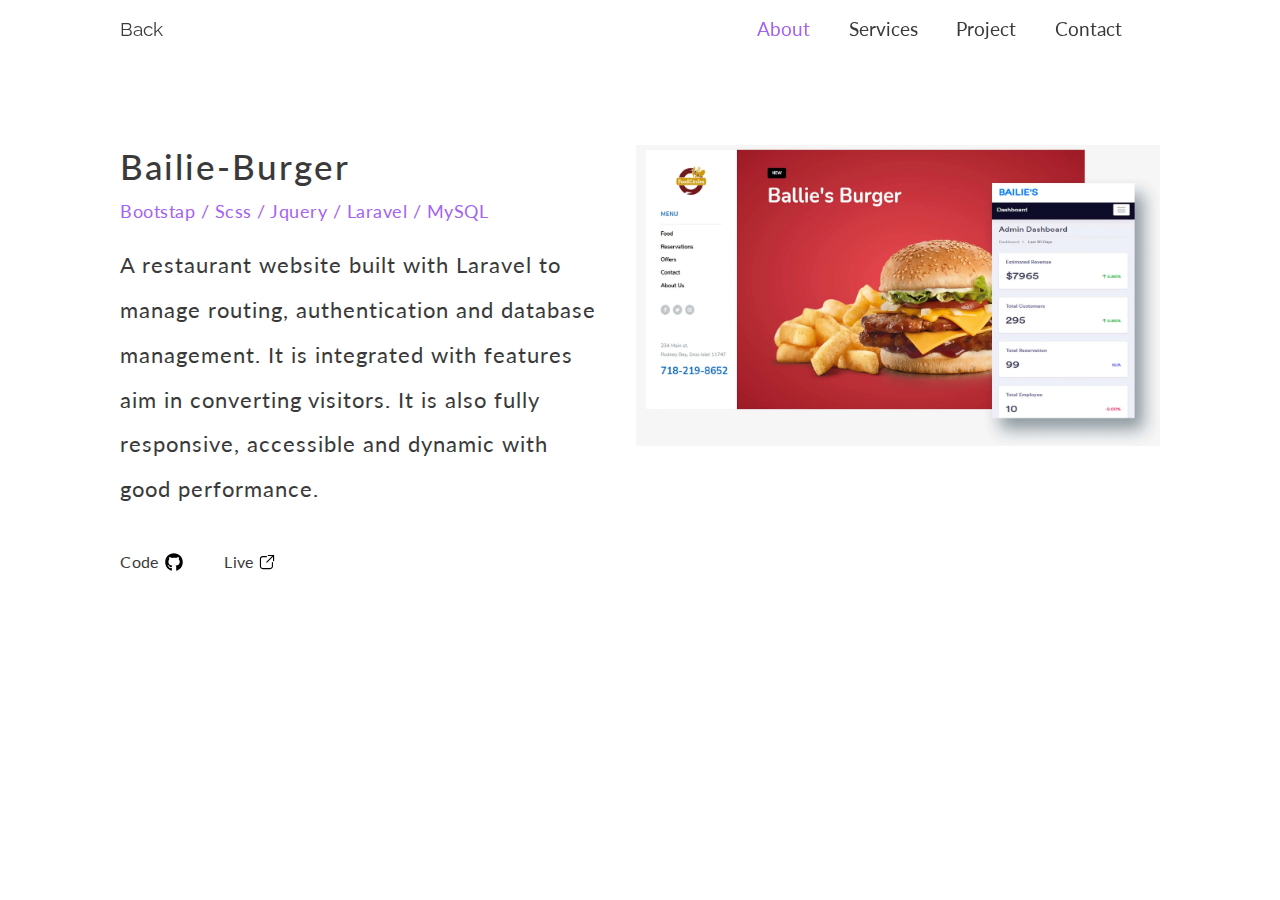
==== Ballie's-Burger/index.html @ f5936110 "enhancements for links" ====
<!DOCTYPE html>
<html lang="en">

<head>
  <meta charset="UTF-8" />
  <meta name="viewport" content="width=device-width, initial-scale=1.0" />
  <link
    href="https://fonts.googleapis.com/css2?family=Lato:wght@400&family=Raleway:wght@500&family=Ubuntu:wght@500&display=swap"
    rel="stylesheet" />
  <link rel="stylesheet" href="../css/style.css" />
  <link rel="stylesheet" href="../css/descript-Style.css" />
  <!-- Hotjar Tracking Code for My site -->
  <script>
    (function (h, o, t, j, a, r) {
      h.hj = h.hj || function () { (h.hj.q = h.hj.q || []).push(arguments) };
      h._hjSettings = { hjid: 2419304, hjsv: 6 };
      a = o.getElementsByTagName('head')[0];
      r = o.createElement('script'); r.async = 1;
      r.src = t + h._hjSettings.hjid + j + h._hjSettings.hjsv;
      a.appendChild(r);
    })(window, document, 'https://static.hotjar.com/c/hotjar-', '.js?sv=');
  </script>
  <!-- Global site tag (gtag.js) - Google Analytics -->
  <script async src="https://www.googletagmanager.com/gtag/js?id=G-WG4LDE0K27"></script>
  <script>
    window.dataLayer = window.dataLayer || [];
    function gtag() { dataLayer.push(arguments); }
    gtag('js', new Date());

    gtag('config', 'G-WG4LDE0K27');
  </script>
  <!-- Start of Async Drift Code -->
  <script>
    "use strict";

    !function () {
      var t = window.driftt = window.drift = window.driftt || [];
      if (!t.init) {
        if (t.invoked) return void (window.console && console.error && console.error("Drift snippet included twice."));
        t.invoked = !0, t.methods = ["identify", "config", "track", "reset", "debug", "show", "ping", "page", "hide", "off", "on"],
          t.factory = function (e) {
            return function () {
              var n = Array.prototype.slice.call(arguments);
              return n.unshift(e), t.push(n), t;
            };
          }, t.methods.forEach(function (e) {
            t[e] = t.factory(e);
          }), t.load = function (t) {
            var e = 3e5, n = Math.ceil(new Date() / e) * e, o = document.createElement("script");
            o.type = "text/javascript", o.async = !0, o.crossorigin = "anonymous", o.src = "https://js.driftt.com/include/" + n + "/" + t + ".js";
            var i = document.getElementsByTagName("script")[0];
            i.parentNode.insertBefore(o, i);
          };
      }
    }();
    drift.SNIPPET_VERSION = '0.3.1';
    drift.load('7sn9zma2kenw');
  </script>
  <!-- End of Async Drift Code -->
  <title>Bailie Burger</title>
</head>

<body>
  <div class="content">
    <!--Navigation-->
    <header class="header">
      <div class="container">
        <div class="header-logo">
          <a class="logo" href="../">Back</a>
        </div>
        <div class="header-menu-btn">
          <div class="hamburger">
            <div></div>
            <div></div>
            <div></div>
          </div>
        </div>
        <nav class="header-nav">
          <ul class="header-nav__navbar">
            <li><a class="header-nav__link active" href="#">about</a></li>
            <li><a class="header-nav__link" href="../#service">services</a></li>
            <li><a class="header-nav__link" href="../#work">project</a></li>
            <li><a class="header-nav__link" href="../#contact">contact</a></li>
          </ul>
        </nav>
      </div>
    </header>
    <!--Image Preview-->
    <section class="image">
      <div class="container">
        <div class="image-info">
          <h1>Bailie-Burger</h1>
          <p>Bootstap / Scss / Jquery / Laravel / MySQL</p>
          <p>
            A restaurant website built with Laravel to manage routing, authentication and database management. It is
            integrated with features aim in converting visitors. It is also fully responsive, accessible and dynamic
            with good performance.
          </p>
          <ul>
            <li>
              <a href="https://github.com/Donly-Wilson/restaurant-fullstack" target="_blank"
                rel="noopener noreferrer">Code</a>
              <img src="../img/Github_logo.svg" alt="" />
            </li>
            <li>
              <a href="https://bailie-burger.herokuapp.com/" target="_blank" rel="noopener noreferrer">Live</a>
              <img src="../img/external-link.svg" alt="" />
            </li>
          </ul>
        </div>
        <div class="image-preview">
          <picture>
            <source srcset="../img/projects__description/bailieBurger-Mockup2.webp" type="image/webp">
            <source srcset="../img/projects__description/bailieBurger-Mockup1.jpg" type="image/jpeg">
            <img src="../img/projects/bailieBurger-Mockup.jpg" alt="bailieBurger-Mockup">
          </picture>
        </div>
      </div>
    </section>
  </div>
  <script src="../script/script.js"></script>
</body>

</html>
---- css/style.css ----
.container {
  margin: 0px auto;
  padding: 5px;
  width: 82%;
}

* {
  box-sizing: border-box;
  margin: 0;
  padding: 0;
}

html {
  scroll-behavior: smooth;
}

body {
  font-family: "Lato", sans-serif;
  color: #3b3a3a;
}

body h1,
body h2,
body h3,
body h4 {
  font-family: "Lato", sans-serif;
  letter-spacing: 2px;
  font-weight: 500;
}

body section {
  padding: 8.75rem 0;
}

a {
  margin: 0;
  padding: 0;
  list-style: none;
  text-decoration: none;
  color: #3b3a3a;
  transition: all 200ms linear;
}

.logo {
  font-family: "Raleway", sans-serif;
}

::selection {
  background: #a463f2;
  color: #fff;
}

/*  Header  */
.header {
  height: 3em;
  font-size: 1.2rem;
  margin: 0px auto;
  position: fixed;
  padding: 0.31em;
  width: 100%;
  z-index: 3;
  transition: 0.3s all ease-in-out;
  /* Navigation */
}

.header.sticky {
  background: #fff;
  padding: 0.71em 0.31em;
  box-shadow: 0px 6px 9px 0px rgba(0, 0, 0, 0.06);
}

.header .container {
  display: flex;
  justify-content: space-between;
  align-items: flex-end;
  flex-direction: row;
  padding: 0;
  height: 100%;
}

.header .header-logo {
  align-self: center;
}

.header .header-menu-btn {
  display: none;
  height: 60%;
}

.header .header-menu-btn .hamburger {
  width: 38px;
  height: 100%;
  display: flex;
  justify-content: space-between;
  align-items: center;
  flex-direction: column;
}

.header .header-menu-btn .hamburger div {
  height: 3px;
  width: 100%;
  background: #3e4651;
  border-radius: 2px;
  align-self: flex-start;
  transition: 0.25s ease-in-out;
}

.header .header-menu-btn .hamburger div:nth-child(1) {
  transition-delay: 0.5s;
}

.header .header-menu-btn .hamburger div:nth-child(2) {
  transition-delay: 0.624s;
}

.header .header-menu-btn .hamburger div:nth-child(3) {
  transition-delay: 0.6s;
}

.header .open-menu .hamburger div {
  background: #a463f2;
}

.header .open-menu .hamburger div:nth-child(1) {
  width: 45%;
  transition-delay: 0.01s;
}

.header .open-menu .hamburger div:nth-child(2) {
  width: 90%;
  transition-delay: 0.11s;
}

.header .open-menu .hamburger div:nth-child(3) {
  width: 75%;
  transition-delay: 0.01s;
}

.header .header-nav {
  height: 100%;
}

.header .header-nav .header-nav__navbar {
  height: 100%;
  display: flex;
  list-style: none;
}

.header .header-nav .header-nav__navbar li {
  align-self: center;
}

.header .header-nav .header-nav__navbar .active {
  color: #a463f2;
}

.header .header-nav .header-nav__navbar a:hover {
  color: #a463f2;
}

.header .header-nav .header-nav__navbar .resume {
  align-self: center;
  border: 1px solid #a463f2;
  border-radius: 5px;
  transition: 0.25s ease-in-out;
}

.header .header-nav .header-nav__navbar .resume a {
  color: #a463f2;
  margin: 0;
  padding: 3px 20px;
  display: inline-block;
}

.header .header-nav .header-nav__navbar .resume a:hover {
  color: #fff;
  background: #a463f2;
}

.header a {
  color: #3b3a3a;
  text-transform: capitalize;
  margin-right: 2em;
}

/* Introduction */
.intro {
  height: calc(100vh - 3rem);
  display: flex;
  justify-content: flex-start;
  align-items: stretch;
  flex-direction: row;
  padding: 14rem 0 7rem;
}

.intro .container {
  display: flex;
  justify-content: center;
  align-items: stretch;
  flex-direction: column;
}

.intro h1 {
  font-size: 2.5rem;
  line-height: 4rem;
  font-size: 38px;
}

.intro .intro-text {
  font-size: 1.5rem;
  line-height: 3.5rem;
  font-size: 22px;
  letter-spacing: 1px;
}

.intro .intro-text a {
  color: #c9c9c9;
  color: #a463f2;
}

/* Services I Offer */
.services .container {
  display: flex;
  justify-content: center;
  align-items: center;
  flex-direction: column;
  height: 100%;
}

.services .services-title {
  margin-bottom: 6.3em;
  align-self: self-start;
}

.services .services-title span {
  font-size: 1.3rem;
  text-transform: capitalize;
  color: #c9c9c9;
  padding-right: 20px;
}

.services .services-title p {
  font-size: 1.5rem;
  font-size: 22px;
  line-height: 1.6em;
  letter-spacing: 1.1px;
  margin-bottom: 0.75em;
}

.services .services-title h1 {
  font-size: 2.2rem;
  font-size: 35px;
  line-height: 4rem;
  margin-top: 0.4rem;
  margin-bottom: 1rem;
  text-transform: capitalize;
}

.services .services-offer {
  display: flex;
  justify-content: space-between;
  align-items: stretch;
  flex-direction: row;
  width: 100%;
  position: relative;
}

.services .services-offer .services-offer__card {
  display: flex;
  justify-content: flex-start;
  align-items: normal;
  flex-direction: column;
  height: 14em;
  width: 23.5em;
  padding: 0.6em;
  transition: all 0.4s ease-in-out;
  transition-property: transform;
  transition-delay: 0.4ms;
}

.services .services-offer .services-offer__card h2 {
  font-size: 1.7em;
  font-size: 24px;
}

.services .services-offer .services-offer__card p {
  letter-spacing: 1px;
  font-size: 1.5rem;
  font-size: 20px;
  line-height: 2.4rem;
  padding-top: 0.9em;
}

.services .services-offer .services-offer__card::before {
  content: "";
  position: absolute;
  left: -15px;
  bottom: 0;
  width: 15px;
  opacity: 0;
  height: 100%;
  background-color: #a463f2;
  transition: 0.3s ease-in width;
}

.services .services-offer .services-offer__card:hover::before {
  width: 15px;
  opacity: 1;
}

.services .services-offer .services-offer__card:hover {
  background-color: rgba(250, 250, 250, 0.4);
  transform: translateX(15px);
  box-shadow: 10px 29px 115px -27px rgba(164, 99, 242, 0.42);
}

.services .services-offer .services-offer__card + .services-offer__card {
  margin-left: 0.5em;
}

/* Latest Work */
#work {
  padding-top: 8.75rem;
  padding-bottom: 8.75rem;
}

#work .container {
  height: 100%;
}

#work .work-text span {
  font-size: 1.3rem;
  color: #c9c9c9;
  padding-right: 20px;
}

#work .work-text h3 {
  font-size: 2.7rem;
  font-size: 35px;
  margin-top: 1rem;
}

#work .work-projects {
  display: flex;
  justify-content: flex-start;
  align-items: stretch;
  flex-direction: row;
  flex-wrap: wrap;
  margin: auto;
  -webkit-box-pack: start;
  -ms-flex-pack: start;
  padding-top: 5.7rem;
}

#work .work-projects .projects {
  align-items: center;
  position: relative;
  flex-basis: 50%;
  overflow: hidden;
  width: 50%;
  padding: 0 37px;
  display: flex;
  flex-direction: column;
  margin-bottom: 2.5rem;
}

#work .work-projects .projects img {
  max-width: 100%;
  max-height: 100%;
  transition: 0.4s;
  margin-bottom: -3px;
}

#work .work-projects .projects a:hover .projects__image {
  border-radius: 2px;
  transform: scale(0.95);
  transition: 0.4s;
  width: 100%;
}

#work .work-projects .projects a:hover .projects__image img {
  border-radius: 10px;
  transform: scale(1.1);
}

#work .work-projects .projects a:hover .projects__image ~ .projects__caption .projects__caption--name {
  color: #a463f2;
}

#work .work-projects .projects a:hover .projects__image--description {
  opacity: 1;
  transition: opacity 0.5s;
}

#work .work-projects .projects .projects__image {
  margin-bottom: 1.5rem;
  width: 100%;
  height: auto;
  position: relative;
  transition: 0.4s;
  overflow: hidden;
}

#work .work-projects .projects .projects__image .projects__image--description {
  font-family: "Lato", sans-serif;
  background-color: rgba(50, 100, 160, 0.5);
  background-color: #212020;
  color: #fff;
  height: 100%;
  width: 100%;
  opacity: 0;
  top: 0;
  left: 0;
  position: absolute;
  display: flex;
  flex-direction: column;
  place-content: center;
  padding: 70px;
  transition: opacity 0.4s;
}

#work .work-projects .projects .projects__image .projects__image--description h3 {
  font-size: 32px;
  line-height: 2.4em;
}

#work .work-projects .projects .projects__image .projects__image--description p {
  font-size: 20px;
  letter-spacing: 1px;
  line-height: 2.3rem;
  padding-left: 17px;
}

#work .work-projects .projects .projects__caption .projects__caption--name {
  font-size: 1.7em;
  font-size: 24px;
  margin-bottom: 0.6rem;
}

#work .work-projects .projects .projects__caption .projects__caption--tool {
  padding: 0.28em 0.5em;
  border-radius: 6px;
  background-color: rgba(0, 0, 0, 0.05);
  border: 1px solid rgba(0, 0, 0, 0.03);
  box-shadow: 0 24px 24px rgba(0, 0, 0, 0.03);
  margin-right: 0.3rem;
  margin-bottom: 0.4rem;
  transition: 0.24s;
  font-family: "Ubuntu", sans-serif;
  display: inline-block;
}

#work .work-projects .projects .projects__caption .projects__caption--tool:hover {
  transform: translateY(-5px);
  color: #8934ee;
}

#work .work-projects .projects .projects__caption label {
  font-size: 1.1em;
}

#work .work-projects .projects:nth-last-child(-n + 3)
.projects__caption
.projects__caption--tool:hover {
  color: #a463f2;
}

#work .work-projects .projects:nth-child(2n) {
  margin-top: -9.6rem;
}

#work .work-projects .work-technologys {
  display: flex;
  justify-content: flex-end;
  align-items: stretch;
  flex-direction: row;
  font-family: "Lato", sans-serif;
  height: 625%;
  width: 100vw;
  margin-right: -11.5%;
  margin-top: -8.9rem;
  color: #dedede;
}

#work .work-projects .work-technologys .work-technologys__tools {
  width: 46%;
  padding: 0.7rem;
  background-color: rgba(0, 0, 0, 0.8);
  border-radius: 2px 0 0 2px;
  z-index: 1;
}

#work .work-projects .work-technologys .work-technologys__tools .tool {
  list-style: none;
  padding: 0.5rem;
  display: inline-block;
  transition: 0.4s;
}

#work .work-projects .work-technologys .work-technologys__tools .tool .icon .icon_inverted {
  filter: invert(1);
}

#work .work-projects .work-technologys .work-technologys__tools .tool .icon__shopify {
  width: 24px;
  height: 24px;
}

#work .work-projects .work-technologys .work-technologys__tools .tool .tool_text {
  position: absolute;
  width: 120px;
  background-color: rgba(164, 99, 242, 0.95);
  color: #fff;
  text-align: center;
  padding: 5px 0;
  z-index: 1;
  border-radius: 6px;
  bottom: 110%;
  left: 50%;
  margin-left: -55px;
  opacity: 0;
  transition: opacity 0.4s;
  visibility: hidden;
}

#work .work-projects .work-technologys .work-technologys__tools .tool .tool_text::after {
  position: absolute;
  content: "";
  border-style: solid;
  border-width: 5px;
  border-color: rgba(164, 99, 242, 0.95) transparent transparent transparent;
  top: 100%;
  left: 50%;
  margin-left: -5px;
}

#work .work-projects .work-technologys .work-technologys__tools .tool:hover {
  transform: translateY(-6px);
}

#work .work-projects .work-technologys .work-technologys__tools .tool:hover .tool_text {
  visibility: visible;
  opacity: 1;
}

/*Skills*/
.skills .container {
  display: flex;
  justify-content: center;
  align-items: normal;
  flex-direction: row;
}

.skills .container .skills-left {
  flex-basis: 50%;
  padding: 0 1.75rem;
}

.skills .container .skills-left span {
  font-size: 1.3rem;
  text-transform: capitalize;
  color: #c9c9c9;
  padding-right: 20px;
  margin-bottom: 50px;
}

.skills .container .skills-left p {
  font-size: 24px;
  line-height: 2.6rem;
  letter-spacing: 1.1px;
  padding-top: 20px;
}

.skills .container .skills-right {
  flex-basis: 50%;
  padding: 0 1.75rem;
  margin-top: 51px;
}

.skills .container .skills-right .skillset {
  padding-bottom: 74px;
  font-size: 24px;
}

.skills .container .skills-right .skillset h4 {
  font-weight: 500;
  padding: 0 0 20px 0;
}

.skills .container .skills-right .skillset p {
  font-size: 20px;
  line-height: 2.3rem;
  letter-spacing: 1px;
}

/*Contact*/
#contact {
  background-color: #262626;
  height: 100%;
  padding: 4.7rem 0;
}

#contact .container {
  height: 100%;
  display: flex;
  align-items: center;
}

#contact .contact-left {
  width: 70%;
  align-self: flex-start;
}

#contact .contact-right {
  align-self: flex-start;
  font-size: 1.5em;
  font-size: 22px;
  letter-spacing: 1px;
  line-height: 2.4rem;
}

#contact h2 {
  color: #c9c9c9;
  font-size: 38px;
}

#contact p {
  color: #717171;
  margin-bottom: 1.5rem;
}

#contact .contact-email {
  color: #a463f2;
  margin-bottom: 1.5rem;
}

/*Footer*/
footer {
  background-color: #262626;
  height: auto;
  display: flex;
  align-items: center;
}

footer .container {
  border-top: 2px solid #33333b;
  padding: 1.2rem 0;
  text-transform: capitalize;
  color: #c9c9c9;
  display: flex;
  justify-content: space-between;
  align-items: center;
  flex-direction: row;
}

footer .footer-copyright span {
  font-size: 1.3em;
}

footer .footer-links ul {
  display: flex;
  justify-content: flex-start;
  align-items: stretch;
  flex-direction: row;
  margin: 0;
  padding: 0;
  list-style: none;
  text-decoration: none;
  color: #3b3a3a;
}

footer .footer-links ul li {
  text-transform: capitalize;
  margin-right: 2em;
  font-size: 1.3em;
}

footer .footer-links ul li a {
  color: #c9c9c9;
}

footer .footer-links ul li a:hover {
  color: #a463f2;
}

@media (min-height: 1080px) {
  .intro {
    padding: 14rem 0 12rem;
  }
}

@media (max-width: 1398px) {
  .intro h1 {
    font-size: 2.4rem;
  }
}

@media (max-width: 1200px) {
  .intro h1 {
    font-size: 2.4rem;
  }
  .services .services-offer {
    flex-wrap: wrap;
  }
  .services .services-offer .services-offer__card {
    height: 18.6em;
    width: 19em;
  }
  #contact h2 {
    font-size: 2.5em;
  }
  #contact .contact-right {
    font-size: 1.4em;
  }
}

@media only screen and (max-width: 1144px) {
  .services .services-offer {
    justify-content: space-evenly;
  }
  .services .services-offer .services-offer__card + .services-offer__card {
    margin-top: 0;
    margin-left: 0.5em;
  }
  .services .services-offer .services-offer__card:last-child {
    margin-top: 0.5rem;
  }
  #work .work-projects .projects .projects__image .projects__image--description {
    padding: 20px;
  }
  #work .work-projects .projects .projects__image .projects__image--description h3 {
    font-size: 25px;
  }
  #work .work-projects .projects .projects__image .projects__image--description p {
    font-size: 19px;
  }
}

@media (max-width: 992px) {
  #work .work-text {
    padding: 0;
  }
  #work .work-text span {
    font-size: 1.2rem;
  }
  #work .work-text h3 {
    font-size: 2.2rem;
  }
  #work .work-projects {
    padding-top: 3rem;
  }
  #work .work-projects .projects .projects__image .projects__image--description h3 {
    font-size: 17px;
  }
  #work .work-projects .projects .projects__image .projects__image--description p {
    font-size: 15px;
    line-height: 2rem;
  }
  #work .work-projects .projects .projects__caption .projects__caption--name {
    font-size: 1.2em;
    margin-bottom: 0.6rem;
  }
  #work .work-projects .projects:nth-child(2n) {
    margin-top: -8rem;
  }
  #work .work-projects .work-technologys {
    margin: 0;
  }
  #work .work-projects .work-technologys .work-technologys__tools {
    width: 100%;
    border-radius: 10px 10px 10px 10px;
  }
  #work .work-projects .work-technologys .work-technologys__tools .tool-name {
    padding: 10px;
  }
  #contact .container {
    display: block;
  }
}

@media (max-width: 767px) {
  body h1,
  body h2,
  body h3,
  body h4 {
    letter-spacing: 1px;
  }
  /* Header */
  .header {
    flex-wrap: wrap;
    position: fixed;
  }
  .header.sticky {
    padding: 0.31em;
  }
  .header .header-menu-btn {
    display: block;
    z-index: 1;
    align-self: center;
  }
  .header .header-nav {
    background-color: #fff;
    opacity: 0;
    pointer-events: none;
    position: absolute;
    padding: 32px;
    right: 11px;
    top: 11px;
    width: 230px;
    transform: translateY(10px);
    height: fit-content;
    box-shadow: 0 4px 15px rgba(0, 0, 0, 0.1);
  }
  .header .header-nav .header-nav__navbar {
    display: block;
  }
  .header .header-nav .header-nav__navbar li {
    margin-bottom: 1rem;
    width: 110px;
  }
  .header .active {
    opacity: 1;
    pointer-events: all;
    transform: translateY(0);
    transition-delay: 0s;
  }
  /* Introduction */
  .intro {
    height: 100vh;
  }
  .intro h1 {
    font-size: 1.5rem;
    margin-bottom: 15px;
    line-height: 2.5rem;
  }
  .intro h1:last-of-type {
    font-size: 1.54rem;
  }
  .intro .intro-text {
    font-size: 1.07rem;
    line-height: 1.6rem;
  }
  .intro .intro-text p {
    margin-bottom: 10px;
    letter-spacing: 0.8px;
    font-size: 1.08em;
    line-height: 1.9rem;
  }
  /* Services I Offer */
  .services {
    height: auto;
  }
  .services .services-title {
    margin-bottom: 3.5em;
  }
  .services .services-title p {
    margin-bottom: 0.7em;
    letter-spacing: 0.8px;
    font-size: 18.5px;
    line-height: 2.3rem;
  }
  .services .services-title h1 {
    font-size: 1.55rem;
  }
  .services .services-offer {
    justify-content: center;
  }
  .services .services-offer .services-offer__card p {
    font-size: 1.07em;
    letter-spacing: 0.8px;
  }
  .services .services-offer .services-offer__card + .services-offer__card {
    margin-top: 1.5em;
    margin-left: 0;
  }
  /* Latest Work */
  #work {
    padding-top: 1.75rem;
  }
  #work .container {
    width: auto;
  }
  #work .work-text {
    padding: 0;
    text-align: center;
  }
  #work .work-text h3 {
    font-size: 1.6rem;
    margin-top: 1rem;
  }
  #work .work-projects {
    /* margin: 3rem 0; */
    display: block;
    padding-top: 6.7rem;
  }
  #work .work-projects .projects {
    width: fit-content;
  }
  #work .work-projects .projects:nth-child(2n) {
    margin-top: 0;
  }
  #work .work-projects .work-technologys {
    margin: 85px 0 0 0;
    width: 97.2vw;
  }
  #work .work-projects .work-technologys .work-technologys__tools {
    width: 100%;
  }
  #work .work-projects .work-technologys .work-technologys__tools .tool img {
    width: 25px;
  }
  /*Skills*/
  .skills {
    padding-top: 6.76rem;
  }
  .skills .container {
    display: block;
  }
  .skills .container .skills-left p {
    letter-spacing: 0.8px;
    font-size: 18.5px;
    line-height: 2.3rem;
  }
  .skills .container .skills-right .skillset p {
    font-size: 17.12px;
    letter-spacing: 0.8px;
    line-height: 2.4rem;
  }
  /*Contact*/
  #contact {
    padding: 3.7rem 0 2rem;
  }
  #contact .contact-left {
    width: 100%;
  }
  #contact .contact-left h2 {
    font-size: 1.56em;
    margin-bottom: 20px;
  }
  #contact .contact-right {
    font-size: 1.1em;
    line-height: 1.9rem;
  }
  /*Footer*/
  .footer {
    height: auto;
  }
  .footer .container {
    flex-direction: column-reverse;
  }
  .footer .footer-links {
    width: 100%;
    padding-top: 12px;
  }
  .footer .footer-links ul {
    justify-content: space-between;
  }
  .footer .footer-links ul li {
    margin: 0;
    font-size: 1.1em;
  }
  .footer .footer-copyright {
    padding: 35px 0 23px 0;
  }
  .footer .footer-copyright span {
    font-size: 1.1em;
  }
}

@media (orientation: landscape) {
  .intro {
    height: auto;
  }
}
---- css/descript-Style.css ----
body {
  background: none;
}

.image .container {
  display: flex;
  justify-content: space-between;
}

.image .container .image-info {
  padding-right: 3%;
}

.image .container .image-info p:first-of-type {
  color: #a463f2;
  text-transform: capitalize;
  font-size: 1.1rem;
  line-height: 1.6em;
  letter-spacing: 0.5px;
  padding: 0.6em 0 1em;
}

.image .container .image-info p {
  font-size: 1.4rem;
  line-height: 2.8rem;
  letter-spacing: 1px;
}

.image .container .image-info h1 {
  text-transform: capitalize;
  font-size: 2rem;
  font-size: 35px;
}

.image .container .image-info ul {
  font-size: 16.4px;
  letter-spacing: 0.4px;
  display: flex;
  list-style: none;
  padding: 8.3% 0 0;
}

.image .container .image-info ul a:hover {
  color: #a463f2;
  border-bottom: 1px solid;
}

.image .container .image-info ul li + li {
  margin-left: 7%;
}

.image .container .image-info ul li img {
  width: 31%;
  vertical-align: bottom;
}

.image .container .image-preview img {
  width: 100%;
}

.video {
  display: flex;
  justify-content: center;
}

@media (max-width: 767px) {
  .image .container {
    display: flex;
    justify-content: space-between;
    flex-direction: column-reverse;
  }
  .image .container .image-info {
    padding-top: 20%;
    padding-right: 0%;
  }
  .image .container .image-info p {
    letter-spacing: 0.8px;
    font-size: 19px;
    line-height: 2.3rem;
  }
  .image .container .image-preview img {
    width: 100%;
  }
}
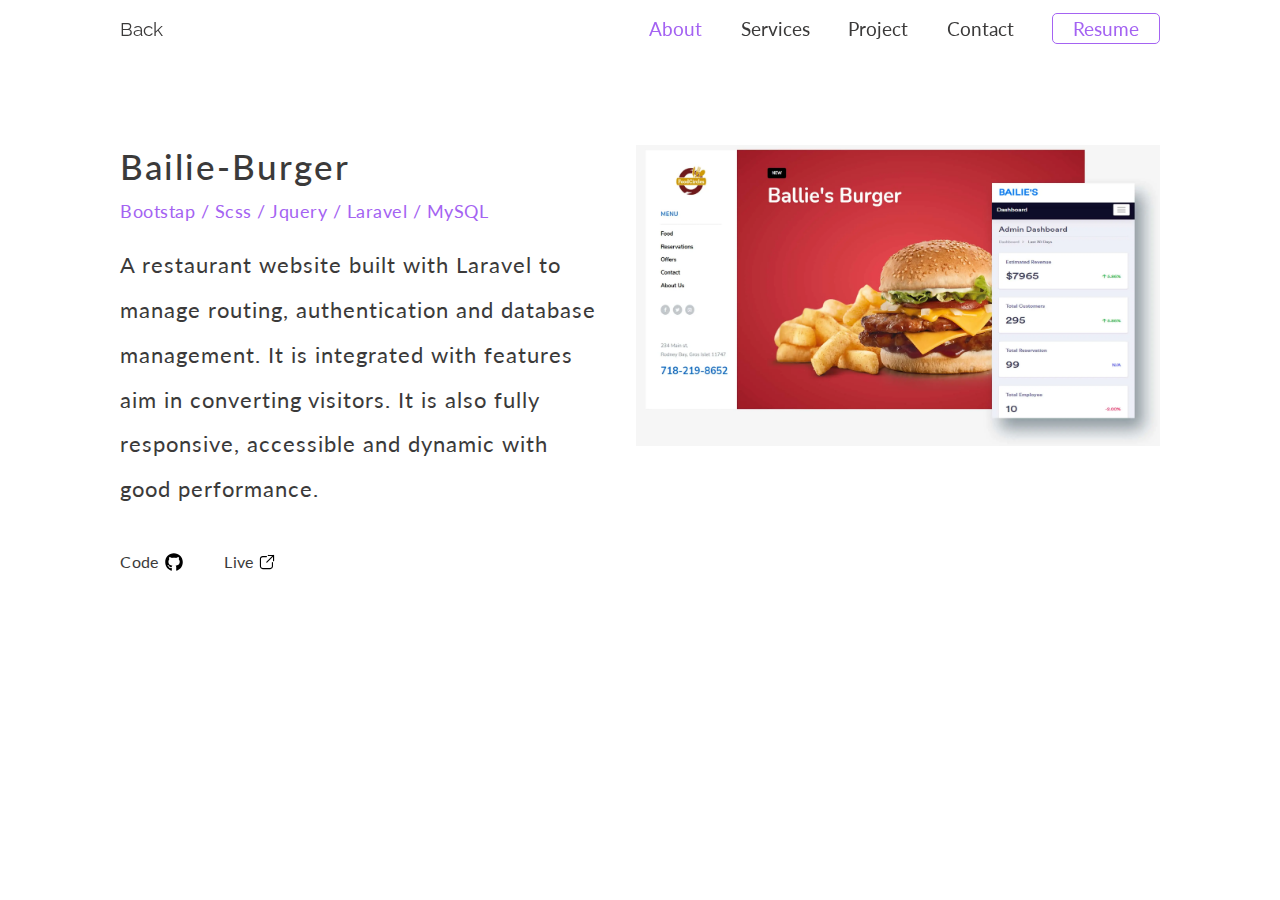
==== commit f6323e34: "header update" ====
--- a/Ballie's-Burger/index.html
+++ b/Ballie's-Burger/index.html
@@ -81,6 +81,7 @@
             <li><a class="header-nav__link" href="../#service">services</a></li>
             <li><a class="header-nav__link" href="../#work">project</a></li>
             <li><a class="header-nav__link" href="../#contact">contact</a></li>
+            <li class="resume"><a class="header-nav__link" href="#" download>resume</a></li>
           </ul>
         </nav>
       </div>
